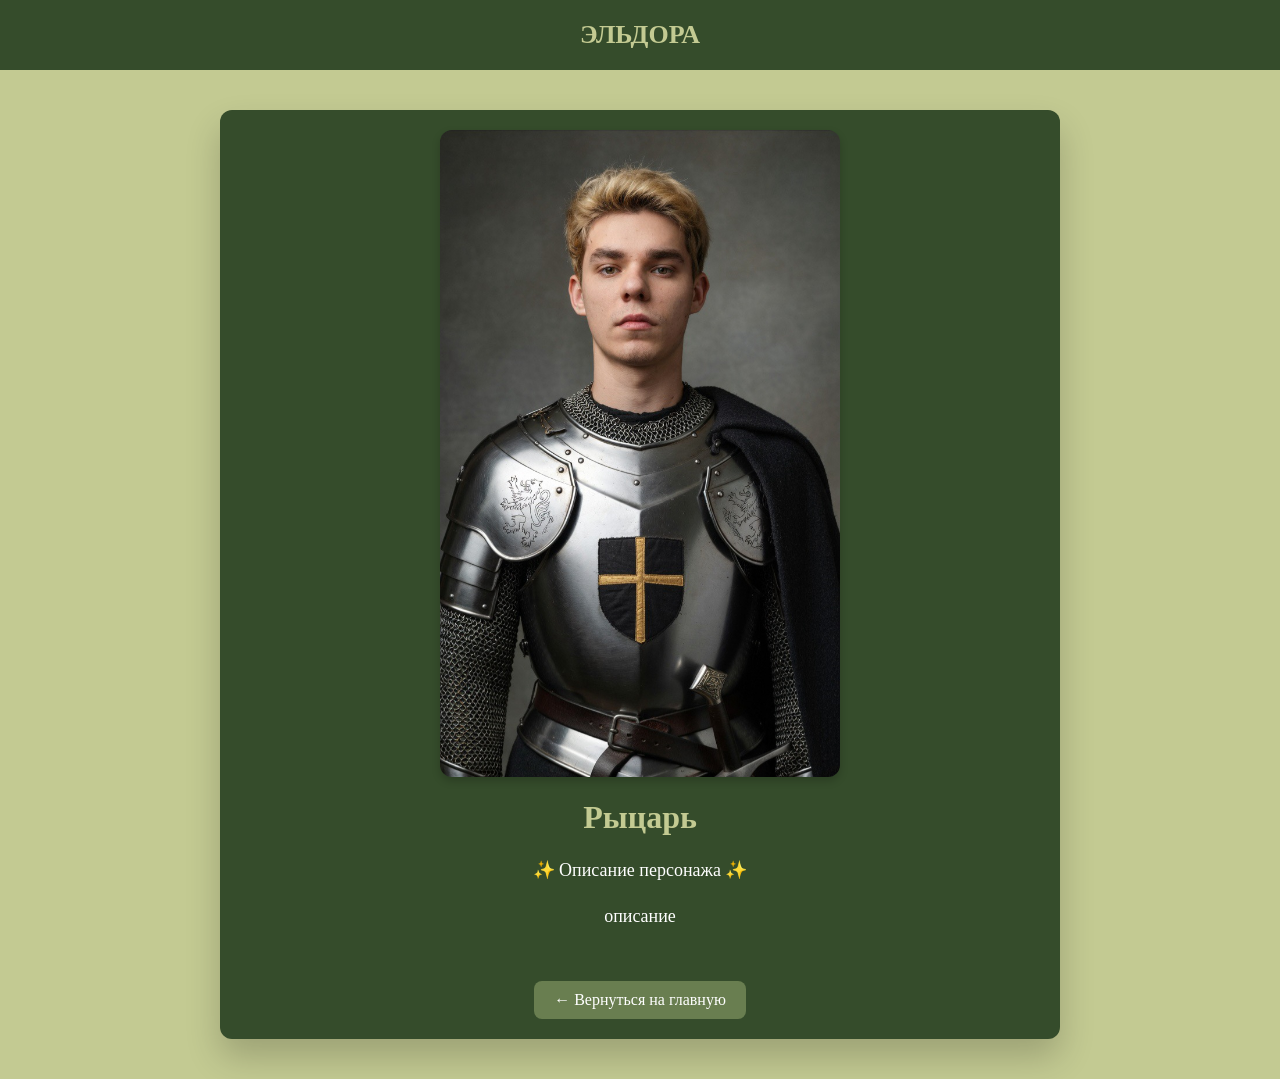
==== personages/egor.html @ 550b0b68 "Create egor.html" ====
<!DOCTYPE html>
<html lang="ru">
<head>
  <meta charset="UTF-8" />
  <title>Рыцарь - Эльдора</title>
  <meta name="viewport" content="width=device-width, initial-scale=1.0" />
  <link rel="stylesheet" href="../styles/fonts.css"/>
  <link rel="stylesheet" href="../styles/styles.css"/>

    
</head>
<body>
    <!-- ШАПКА САЙТА (такая же, как на главной) -->
    <header class="header">
      <div class="hero__header">
        <div class="hero__title">ЭЛЬДОРА</div>
      </div>
    </header>
    
    <main>
      <!-- КОНТЕЙНЕР С ИНФОРМАЦИЕЙ О ПЕРСОНАЖЕ -->
      <div class="personage-container">
        <!-- ФОТОГРАФИЯ ПЕРСОНАЖА -->
        <img src="../images/egor.jpg" alt="Рыцарь" class="personage-photo">
        
        <!-- ИМЯ ПЕРСОНАЖА -->
        <h1 class="personage-name">Рыцарь</h1>
        
        <!-- ИНФОРМАЦИЯ/ОПИСАНИЕ ПЕРСОНАЖА -->
        <div class="personage-info">
          <p>✨ Описание персонажа ✨</p>
          <p>описание</p>
          
        </div>
        
        <!-- КНОПКА ВОЗВРАТА НА ГЛАВНУЮ СТРАНИЦУ -->
        <div class="button-container">
          <a href="../index.html" class="back-button">← Вернуться на главную</a>
        </div>
      </div>
    </main>
    
    <!-- ПОДВАЛ САЙТА -->
    <footer>
      <div class="footer__fon"></div>
    </footer>
</body>
</html>
---- styles/styles.css ----
/* ========== ДОБАВЛЕНО: фон для всех страниц сайта ========== */
body {
  background-color: #C3CA92;  /* Светло-оливковый фон, как на главной */
  margin: 0;
  padding: 0;
  min-height: 100vh;
}

.gallery__link {
  display: block;        /* Делаем ссылку блочным элементом, чтобы она занимала всю область вокруг фото */
  text-decoration: none; /* Убираем стандартное подчёркивание у ссылки */
  cursor: pointer;       /* Меняем курсор на указатель, чтобы было понятно, что элемент кликабельный */
}
.hero__header {
  z-index: 100;
  background: #354C2B;
  padding: 20px 0;
  position: relative;
}

.hero__title {
  z-index: 150;
  display: flex;
  align-items: center;
  justify-content: center;
  color: #C3CA92;
  font-weight: 800;
  font-size: 26px;
}

/* Секция с фотографиями */
.gallery-section {
  background-color: #C3CA92;
  width: 100%;
  margin: 0;
  padding: 20px;
  display: flex;
  justify-content: center;
  box-sizing: border-box;
}

/* Секция с баннером */
.banner-section {
  background-color: #C3CA92;
  width: 100%;
  margin: 0;
  padding: 0 20px 40px 20px;
  display: flex;
  justify-content: center;
  box-sizing: border-box;
}

.hero__text2 {
  display: flex;
  align-items: center;
  justify-content: center;
  color: #C3CA92;
  font-weight: 800;
  font-size: 18px;
  text-align: center;
  word-wrap: break-word;
  word-break: break-word;
  white-space: normal;
  margin: 0;
  padding: 0;
}

.hero__banner {
  position: relative;
  width: 100%;
  max-width: 600px;
  background-color: #354C2B;
  padding: 30px;
  border-radius: 12px;
  box-shadow: 0 18px 35px rgba(0, 0, 0, 0.2);
  box-sizing: border-box;
}

/*.footer__fon {
  background-color: #697E50;
  height: 100px;
  width: 100%;
  margin: 0;
  padding: 0;
}
*/
img {
  max-width: 100%;
  height: auto;
  display: block;
}

.gallery {
  display: grid;
  grid-template-columns: repeat(auto-fill, minmax(200px, 1fr));
  gap: 20px;
  max-width: 1200px;
  width: 100%;
  margin: 0 auto;
}

.gallery__img {
  width: 100%;
  height: 200px;
  object-position: center 10%;
  object-fit: cover;
  border-radius: 10px;
  box-shadow: 0 4px 8px rgba(0, 0, 0, 0.2);
  transition: transform 0.3s ease, box-shadow 0.3s ease;
  box-sizing: border-box;
}

.gallery__img:hover {
  transform: scale(1.05);
  box-shadow: 0 8px 16px rgba(0, 0, 0, 0.3);
}

/* Адаптивность для телефонов */
@media (max-width: 768px) {
  .gallery {
    grid-template-columns: repeat(auto-fill, minmax(150px, 1fr));
    gap: 15px;
  }
  
  .gallery__img {
    height: 150px;
  }
  
  .hero__title {
    font-size: 22px;
  }
  
  .hero__text2 {
    font-size: 16px;
  }
  
  .hero__banner {
    padding: 20px;
  }
  
  .gallery-section {
    padding: 15px;
  }
  
  .banner-section {
    padding: 0 15px 30px 15px;
  }
}

@media (max-width: 480px) {
  .gallery {
    grid-template-columns: repeat(auto-fill, minmax(120px, 1fr));
    gap: 10px;
  }
  
  .gallery__img {
    height: 120px;
  }
  
  .hero__title {
    font-size: 20px;
  }
  
  .hero__text2 {
    font-size: 14px;
  }
  
  .hero__banner {
    padding: 15px;
  }
}
/* Основной контейнер с информацией о персонаже */
    .personage-container {
      max-width: 800px;
      margin: 40px auto;
      padding: 20px;
      background-color: #354C2B;
      border-radius: 12px;
      box-shadow: 0 18px 35px rgba(0, 0, 0, 0.2);
    }
    
    /* Стиль для фотографии персонажа на отдельной странице */
    .personage-photo {
      width: 100%;
      max-width: 400px;
      height: auto;
      border-radius: 12px;
      margin: 0 auto 20px;
      display: block;
      box-shadow: 0 4px 8px rgba(0, 0, 0, 0.2);
    }
    
    /* Имя персонажа */
    .personage-name {
      text-align: center;
      color: #C3CA92;
      font-size: 32px;
      font-weight: 800;
      margin-bottom: 20px;
    }
    
    /* Описание/информация о персонаже */
    .personage-info {
      color: #ffffff;
      font-size: 18px;
      line-height: 1.6;
      text-align: center;
    }
    
    /* Кнопка возврата на главную страницу */
    .back-button {
      display: inline-block;
      background-color: #697E50;
      color: white;
      text-decoration: none;
      padding: 10px 20px;
      border-radius: 8px;
      margin-top: 20px;
      transition: background-color 0.3s ease;
    }
    
    /* Эффект при наведении на кнопку возврата */
    .back-button:hover {
      background-color: #354C2B;
    }
    
    /* Контейнер для кнопки (центрирование) */
    .button-container {
      text-align: center;
      margin-top: 30px;
    }
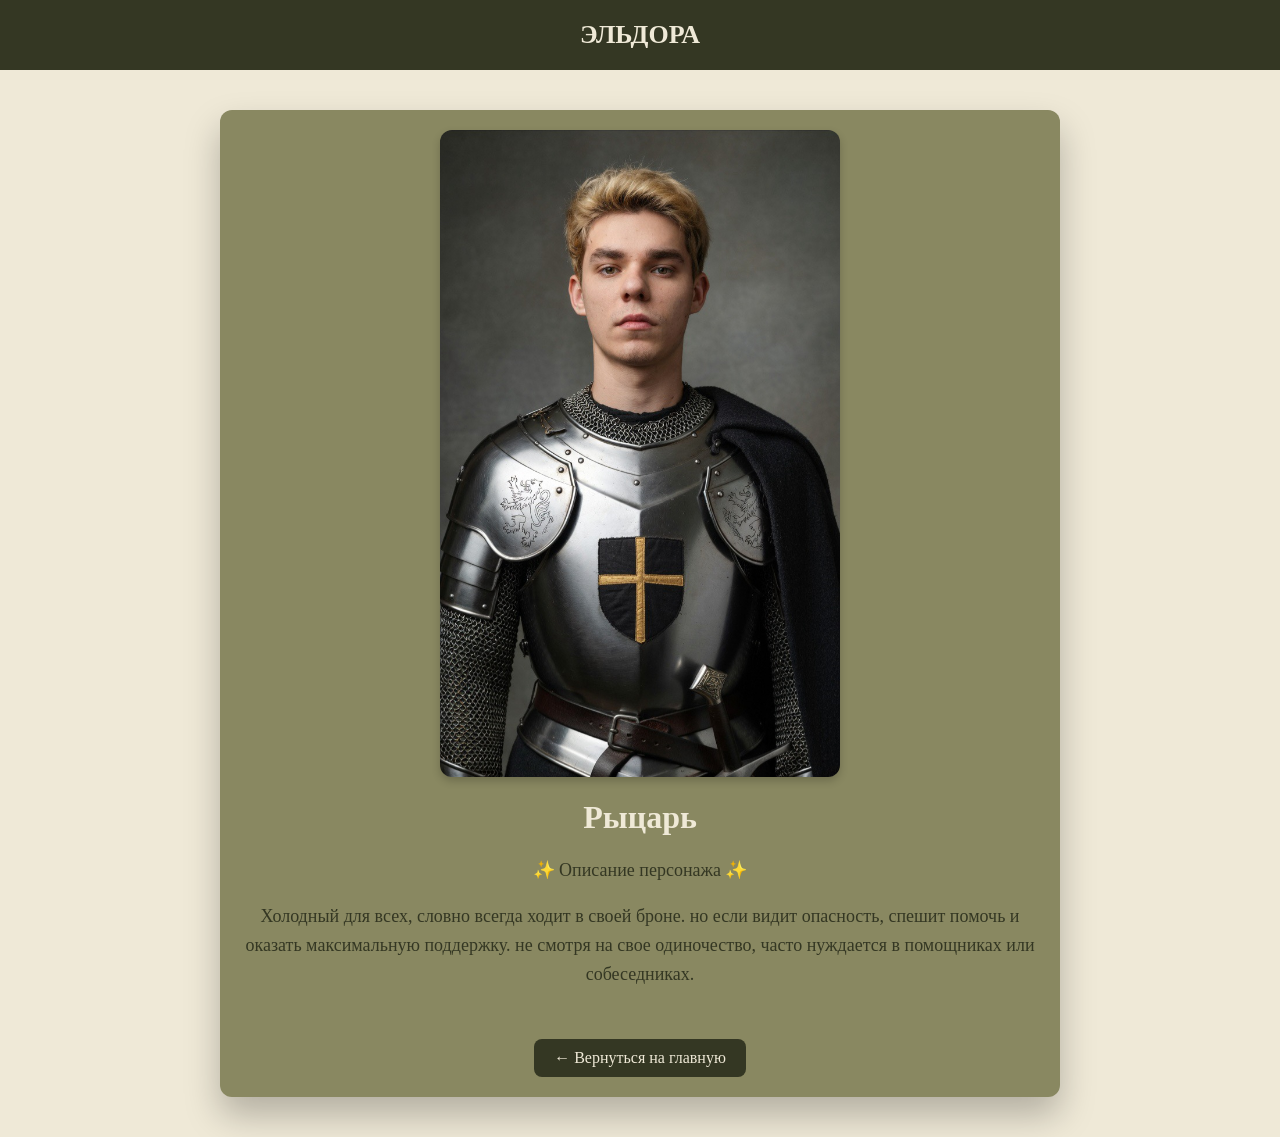
==== commit 42a51cfc: "Update egor.html" ====
--- a/personages/egor.html
+++ b/personages/egor.html
@@ -29,7 +29,7 @@
         <!-- ИНФОРМАЦИЯ/ОПИСАНИЕ ПЕРСОНАЖА -->
         <div class="personage-info">
           <p>✨ Описание персонажа ✨</p>
-          <p>описание</p>
+          <p>Холодный для всех, словно всегда ходит в своей броне. но если видит опасность, спешит помочь и оказать максимальную поддержку. не смотря на свое одиночество, часто нуждается в помощниках или собеседниках.</p>
           
         </div>
         
--- a/styles/styles.css
+++ b/styles/styles.css
@@ -1,231 +1,211 @@
-/* ========== ДОБАВЛЕНО: фон для всех страниц сайта ========== */
+/* ---------- Цветовая палитра ---------- */
+
+:root{
+  --coral: #7D2826;
+  --candle: #EFE9D7;
+  --leaf: #898861;
+  --juniper: #343723;
+}
+
+
+/* ---------- Фон сайта ---------- */
+
 body {
-  background-color: #C3CA92;  /* Светло-оливковый фон, как на главной */
+  background-color: var(--candle);
+  background-image:url("https://www.transparenttextures.com/patterns/paper.png");
   margin: 0;
   padding: 0;
   min-height: 100vh;
 }
 
+
+/* ---------- Шапка ---------- */
+
+.hero__header { 
+  z-index: 100; 
+  background: var(--juniper); 
+  padding: 20px 0; 
+  position: relative; 
+} 
+
+.hero__title { 
+  z-index: 150; 
+  display: flex; 
+  align-items: center; 
+  justify-content: center; 
+  color: var(--candle); 
+  font-weight: 800; 
+  font-size: 26px; 
+} 
+
+
+/* ---------- Галерея ---------- */
+
 .gallery__link {
-  display: block;        /* Делаем ссылку блочным элементом, чтобы она занимала всю область вокруг фото */
-  text-decoration: none; /* Убираем стандартное подчёркивание у ссылки */
-  cursor: pointer;       /* Меняем курсор на указатель, чтобы было понятно, что элемент кликабельный */
-}
-.hero__header {
-  z-index: 100;
-  background: #354C2B;
-  padding: 20px 0;
-  position: relative;
-}
-
-.hero__title {
-  z-index: 150;
-  display: flex;
-  align-items: center;
-  justify-content: center;
-  color: #C3CA92;
-  font-weight: 800;
-  font-size: 26px;
-}
-
-/* Секция с фотографиями */
-.gallery-section {
-  background-color: #C3CA92;
-  width: 100%;
-  margin: 0;
-  padding: 20px;
-  display: flex;
-  justify-content: center;
-  box-sizing: border-box;
-}
-
-/* Секция с баннером */
-.banner-section {
-  background-color: #C3CA92;
-  width: 100%;
-  margin: 0;
-  padding: 0 20px 40px 20px;
-  display: flex;
-  justify-content: center;
-  box-sizing: border-box;
-}
-
-.hero__text2 {
-  display: flex;
-  align-items: center;
-  justify-content: center;
-  color: #C3CA92;
-  font-weight: 800;
-  font-size: 18px;
-  text-align: center;
-  word-wrap: break-word;
-  word-break: break-word;
-  white-space: normal;
-  margin: 0;
-  padding: 0;
-}
-
-.hero__banner {
-  position: relative;
-  width: 100%;
-  max-width: 600px;
-  background-color: #354C2B;
-  padding: 30px;
-  border-radius: 12px;
-  box-shadow: 0 18px 35px rgba(0, 0, 0, 0.2);
-  box-sizing: border-box;
-}
-
-/*.footer__fon {
-  background-color: #697E50;
-  height: 100px;
-  width: 100%;
-  margin: 0;
-  padding: 0;
-}
-*/
-img {
-  max-width: 100%;
-  height: auto;
-  display: block;
-}
-
-.gallery {
-  display: grid;
-  grid-template-columns: repeat(auto-fill, minmax(200px, 1fr));
-  gap: 20px;
-  max-width: 1200px;
-  width: 100%;
-  margin: 0 auto;
-}
-
-.gallery__img {
-  width: 100%;
-  height: 200px;
-  object-position: center 10%;
-  object-fit: cover;
-  border-radius: 10px;
-  box-shadow: 0 4px 8px rgba(0, 0, 0, 0.2);
-  transition: transform 0.3s ease, box-shadow 0.3s ease;
-  box-sizing: border-box;
-}
-
-.gallery__img:hover {
-  transform: scale(1.05);
-  box-shadow: 0 8px 16px rgba(0, 0, 0, 0.3);
-}
-
-/* Адаптивность для телефонов */
-@media (max-width: 768px) {
-  .gallery {
-    grid-template-columns: repeat(auto-fill, minmax(150px, 1fr));
-    gap: 15px;
-  }
-  
-  .gallery__img {
-    height: 150px;
-  }
-  
-  .hero__title {
-    font-size: 22px;
-  }
-  
-  .hero__text2 {
-    font-size: 16px;
-  }
-  
-  .hero__banner {
-    padding: 20px;
-  }
-  
-  .gallery-section {
-    padding: 15px;
-  }
-  
-  .banner-section {
-    padding: 0 15px 30px 15px;
-  }
-}
-
-@media (max-width: 480px) {
-  .gallery {
-    grid-template-columns: repeat(auto-fill, minmax(120px, 1fr));
-    gap: 10px;
-  }
-  
-  .gallery__img {
-    height: 120px;
-  }
-  
-  .hero__title {
-    font-size: 20px;
-  }
-  
-  .hero__text2 {
-    font-size: 14px;
-  }
-  
-  .hero__banner {
-    padding: 15px;
-  }
-}
-/* Основной контейнер с информацией о персонаже */
-    .personage-container {
-      max-width: 800px;
-      margin: 40px auto;
-      padding: 20px;
-      background-color: #354C2B;
-      border-radius: 12px;
-      box-shadow: 0 18px 35px rgba(0, 0, 0, 0.2);
-    }
-    
-    /* Стиль для фотографии персонажа на отдельной странице */
-    .personage-photo {
-      width: 100%;
-      max-width: 400px;
-      height: auto;
-      border-radius: 12px;
-      margin: 0 auto 20px;
-      display: block;
-      box-shadow: 0 4px 8px rgba(0, 0, 0, 0.2);
-    }
-    
-    /* Имя персонажа */
-    .personage-name {
-      text-align: center;
-      color: #C3CA92;
-      font-size: 32px;
-      font-weight: 800;
-      margin-bottom: 20px;
-    }
-    
-    /* Описание/информация о персонаже */
-    .personage-info {
-      color: #ffffff;
-      font-size: 18px;
-      line-height: 1.6;
-      text-align: center;
-    }
-    
-    /* Кнопка возврата на главную страницу */
-    .back-button {
-      display: inline-block;
-      background-color: #697E50;
-      color: white;
-      text-decoration: none;
-      padding: 10px 20px;
-      border-radius: 8px;
-      margin-top: 20px;
-      transition: background-color 0.3s ease;
-    }
-    
-    /* Эффект при наведении на кнопку возврата */
-    .back-button:hover {
-      background-color: #354C2B;
-    }
-    
-    /* Контейнер для кнопки (центрирование) */
-    .button-container {
-      text-align: center;
-      margin-top: 30px;
-    }
+  display: block;
+  text-decoration: none;
+  cursor: pointer;
+}
+
+.gallery-section { 
+  background-color: var(--candle); 
+  width: 100%; 
+  margin: 0; 
+  padding: 20px; 
+  display: flex; 
+  justify-content: center; 
+  box-sizing: border-box; 
+} 
+
+
+.gallery { 
+  display: grid; 
+  grid-template-columns: repeat(auto-fill, minmax(200px, 1fr)); 
+  gap: 20px; 
+  max-width: 1200px; 
+  width: 100%; 
+  margin: 0 auto; 
+} 
+
+
+.gallery__img{
+  width: 100%;
+  height: 200px;
+  object-position: center 10%;
+  object-fit: cover;
+  border-radius: 12px;
+
+  border: 3px solid #EFE9D7;
+  box-shadow:
+    0 6px 12px rgba(0,0,0,0.25),
+    inset 0 0 25px rgba(0,0,0,0.15);
+
+  transition: transform 0.35s ease, box-shadow 0.35s ease;
+}
+
+.gallery__img:hover{
+  transform: scale(1.06);
+  box-shadow:
+    0 14px 28px rgba(0,0,0,0.35),
+    inset 0 0 30px rgba(0,0,0,0.2);
+}
+
+
+/* ---------- Баннер ---------- */
+
+.banner-section { 
+  background-color: var(--candle); 
+  width: 100%; 
+  margin: 0; 
+  padding: 0 20px 40px 20px; 
+  display: flex; 
+  justify-content: center; 
+  box-sizing: border-box; 
+} 
+
+
+.hero__banner { 
+  position: relative; 
+  width: 100%; 
+  max-width: 600px; 
+  background-color: var(--coral); 
+  padding: 30px; 
+  border-radius: 12px; 
+  box-shadow: 0 18px 35px rgba(0,0,0,0.25); 
+} 
+
+
+.hero__text2 { 
+  display: flex; 
+  align-items: center; 
+  justify-content: center; 
+  color: var(--candle); 
+  font-weight: 800; 
+  font-size: 18px; 
+  text-align: center; 
+  margin: 0; 
+}
+
+
+/* ---------- Страница персонажа ---------- */
+
+.personage-container {
+  max-width: 800px;
+  margin: 40px auto;
+  padding: 20px;
+  background-color: var(--leaf);
+  border-radius: 12px;
+  box-shadow: 0 18px 35px rgba(0,0,0,0.25);
+}
+
+
+.personage-photo {
+  width: 100%;
+  max-width: 400px;
+  border-radius: 12px;
+  margin: 0 auto 20px;
+  display: block;
+  box-shadow: 0 4px 8px rgba(0,0,0,0.2);
+}
+
+
+.personage-name {
+  text-align: center;
+  color: var(--candle);
+  font-size: 32px;
+  font-weight: 800;
+  margin-bottom: 20px;
+}
+
+
+.personage-info {
+  color: var(--juniper);
+  font-size: 18px;
+  line-height: 1.6;
+  text-align: center;
+}
+
+
+/* ---------- Кнопка ---------- */
+
+.button-container {
+  text-align: center;
+  margin-top: 30px;
+}
+
+.back-button {
+  display: inline-block;
+  background-color: var(--juniper);
+  color: var(--candle);
+  text-decoration: none;
+  padding: 10px 20px;
+  border-radius: 8px;
+  margin-top: 20px;
+  transition: 0.3s;
+}
+
+.back-button:hover {
+  background-color: var(--coral);
+  color: var(--candle);
+}
+.gallery__link{
+  opacity: 0;
+  transform: translateY(20px);
+  animation: fadeUp 0.8s ease forwards;
+}
+
+.gallery__link:nth-child(1){ animation-delay: 0.1s; }
+.gallery__link:nth-child(2){ animation-delay: 0.2s; }
+.gallery__link:nth-child(3){ animation-delay: 0.3s; }
+.gallery__link:nth-child(4){ animation-delay: 0.4s; }
+.gallery__link:nth-child(5){ animation-delay: 0.5s; }
+.gallery__link:nth-child(6){ animation-delay: 0.6s; }
+.gallery__link:nth-child(7){ animation-delay: 0.7s; }
+.gallery__link:nth-child(8){ animation-delay: 0.8s; }
+
+@keyframes fadeUp{
+  to{
+    opacity: 1;
+    transform: translateY(0);
+  }
+}
